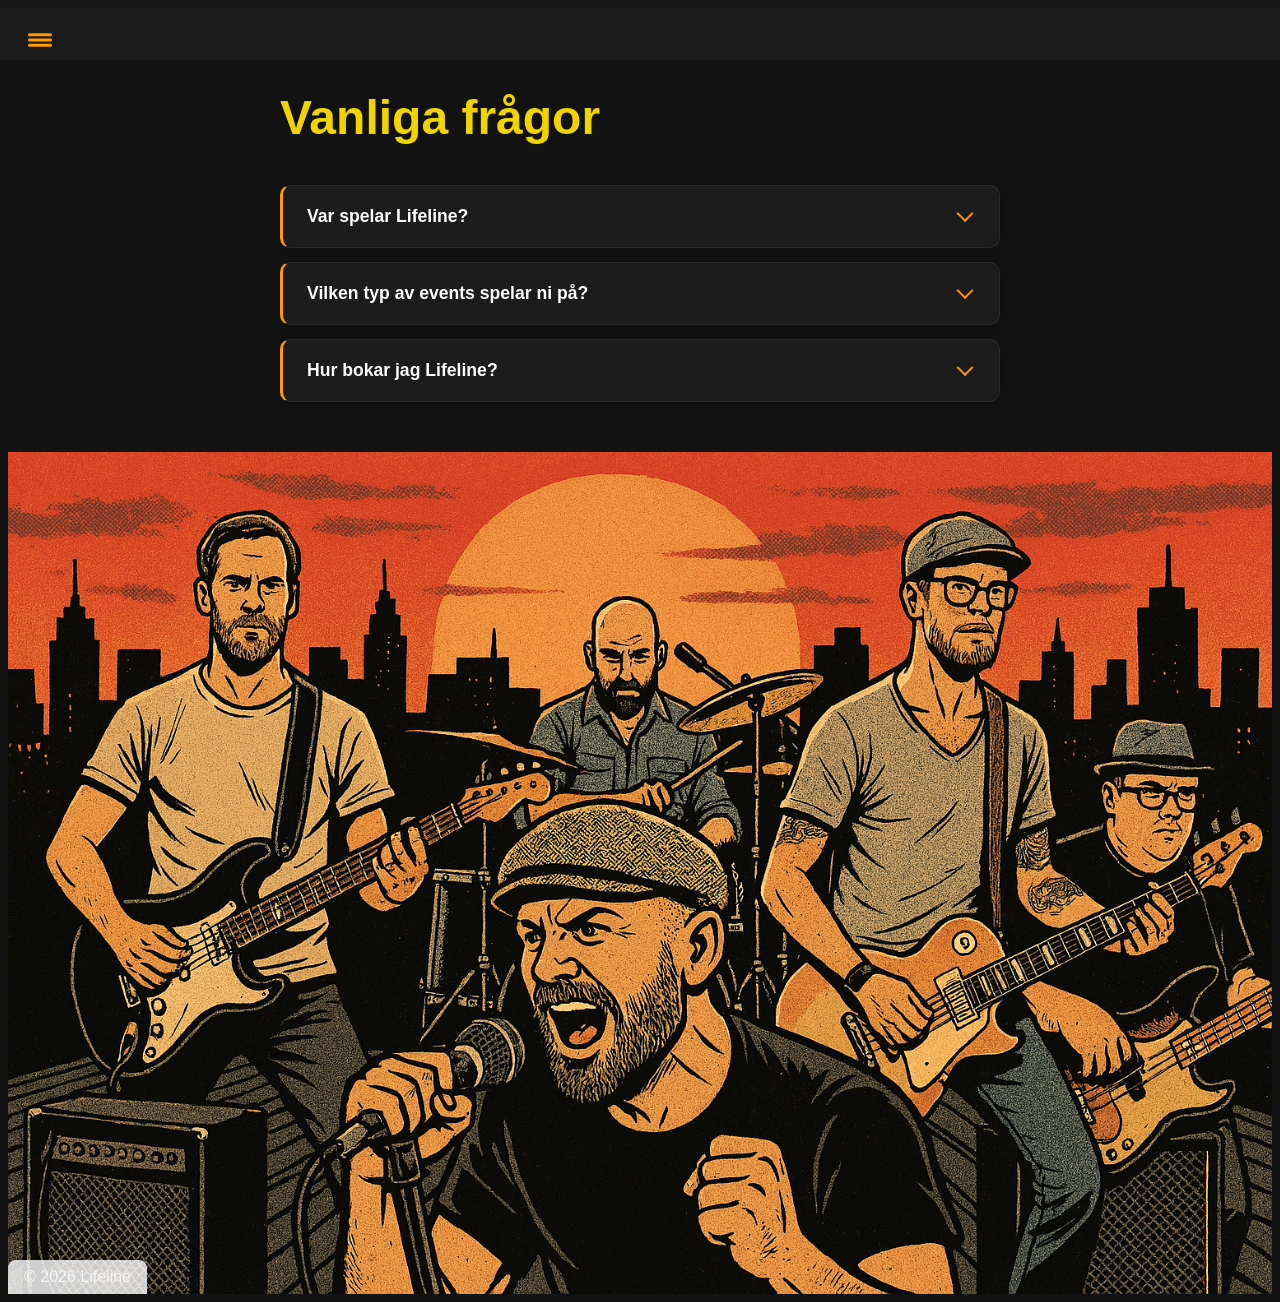
==== faq/index.html @ b4e5ccc2 "Added FAQ section" ====
<!DOCTYPE html>
<html lang="sv">

<head>
    <meta charset="UTF-8">
    <meta name="viewport" content="width=device-width, initial-scale=1.0">
    <title>FAQ - Lifeline Coverband i Skåne</title>
    <link rel="stylesheet" href="/style.css">
    <!-- Open Graph meta tags for social media preview -->
    <meta property="og:title" content="FAQ - Lifeline Coverband i Skåne" />
    <meta property="og:description" content="Vanliga frågor och svar om Lifeline." />
    <meta property="og:image" content="https://www.lifelineband.se/images/lifeline_superheroes.jpg" />
    <meta property="og:image:width" content="1200" />
    <meta property="og:image:height" content="630" />
    <meta property="og:type" content="website" />
    <meta property="og:url" content="https://www.lifelineband.se/faq" />
</head>

<body>
    <script>
    // Scroll-triggered fade-in and fade-out effect for sections
    window.addEventListener('DOMContentLoaded', function() {
        var sections = document.querySelectorAll('section');
        var observer = new window.IntersectionObserver(function(entries) {
            entries.forEach(function(entry) {
                if (entry.isIntersecting) {
                    entry.target.classList.add('fade-in');
                    entry.target.classList.remove('fade-out');
                } else {
                    entry.target.classList.remove('fade-in');
                    entry.target.classList.add('fade-out');
                }
            });
        }, {
            threshold: 0.05 // Sets the threshold for when the fade-in effect should trigger
        });
        sections.forEach(function(section) {
            observer.observe(section);
        });
    });
    </script>

    <header>
        <button class="hamburger" id="hamburger-btn" aria-label="Öppna meny" aria-expanded="false" aria-controls="main-nav">
            <svg class="hamburger-icon" width="32" height="32" viewBox="0 0 32 32" fill="none" xmlns="http://www.w3.org/2000/svg">
                <rect y="7" width="32" height="4" rx="2" fill="#ff9900"/>
                <rect y="14" width="32" height="4" rx="2" fill="#ff9900"/>
                <rect y="21" width="32" height="4" rx="2" fill="#ff9900"/>
            </svg>
        </button>
        <nav id="main-nav">
            <ul>
                <li><a href="/">Info</a></li>
                <li><a href="/tjanster">Tjänster</a></li>
                <li><a href="/lyssna">Lyssna</a></li>
                <li><a href="/kontakt">Kontakt</a></li>
                <li><a href="/galleri">Galleri</a></li>
                <li><a href="/faq">FAQ</a></li>
            </ul>
        </nav>
    </header>

    <section id="faq">
        <h1>Vanliga frågor</h1>

        <details class="faq-item">
            <summary>Var spelar Lifeline?</summary>
            <p>Vi spelar över hela Skåne - Malmö, Lund, Skurup, Svedala, Skanör, Falsterbo, Vellinge, Sjöbo, Ystad, Trelleborg.</p>
        </details>

        <details class="faq-item">
            <summary>Vilken typ av events spelar ni på?</summary>
            <p>Vi spelar på allt från bröllop och företagsfester till födelsedagsfester. Behöver du ett kompband till en artist går det också bra - vi anpassar alltid låtlista och upplägg efter ert evenemang.</p>
        </details>

        <details class="faq-item">
            <summary>Hur bokar jag Lifeline?</summary>
            <p>Fyll i <a href="/kontakt">kontaktformuläret</a> så hör vi av oss. Förfrågan är inte bindande, och vi hjälper gärna till att skräddarsy kvällen tillsammans med er.</p>
        </details>
    </section>

    <footer style="background: url('/images/lifeline_superheroes.jpg') center center/cover no-repeat; aspect-ratio: 3/2; width: 100%; min-height: 200px; display: flex; align-items: flex-end;">
        <p id="footer-year" style="background: rgba(255,255,255,0.8); margin: 0; padding: 8px 16px; border-radius: 8px 8px 0 0;">&copy; <span id="year"></span> Lifeline</p>
    </footer>
    <script>
    // Automatically set the current year in the footer
    document.addEventListener('DOMContentLoaded', function() {
        var yearSpan = document.getElementById('year');
        if (yearSpan) {
            yearSpan.textContent = new Date().getFullYear();
        }
    });
    </script>
    <script>
    // Hamburger menu toggle
    document.addEventListener('DOMContentLoaded', function() {
        const hamburger = document.getElementById('hamburger-btn');
        const nav = document.getElementById('main-nav');
        hamburger.addEventListener('click', function() {
            nav.classList.toggle('open');
            hamburger.classList.toggle('open');
            const expanded = hamburger.getAttribute('aria-expanded') === 'true';
        });
    });
    </script>
</body>
</html>
---- style.css ----
/* --- Hamburger Menu --- */
.hamburger {
    display: flex;
    flex-direction: column;
    justify-content: center;
    align-items: center;
    width: 44px;
    height: 44px;
    background: none;
    border: none;
    cursor: pointer;
    z-index: 1100;
    position: absolute;
    top: 18px;
    left: 18px;
}
.hamburger-icon rect {
    transition: transform 0.3s, opacity 0.3s;
    transform-origin: center;
}
.hamburger.open .hamburger-icon rect:nth-child(1) {
    transform: translateY(7px) rotate(45deg);
}
.hamburger.open .hamburger-icon rect:nth-child(2) {
    opacity: 0;
}
.hamburger.open .hamburger-icon rect:nth-child(3) {
    transform: translateY(-7px) rotate(-45deg);
}

nav#main-nav {
    position: fixed;
    top: 0;
    left: 0;
    width: 100vw;
    background: rgba(26,26,26,0.98);
    box-shadow: 0 2px 8px rgba(0,0,0,0.12);
    transform: translateY(-100%);
    transition: transform 0.3s;
    z-index: 1050;
}
nav#main-nav.open {
    transform: translateY(0);
}
nav#main-nav ul {
    flex-direction: column;
    gap: 1.5rem;
    padding: 2.5rem 0 2rem 0;
    display: flex;
    justify-content: center;
    align-items: center;
}
nav#main-nav ul li {
    margin: 0;
}
/* Full-width background for intro section */
#intro {
    width: 100%;
    box-sizing: border-box;
    min-height: 200px;
    display: flex;
    align-items: center;
    justify-content: center;
    padding: 0;
    flex-direction: column;
    color: white;
    text-shadow: 0 2px 8px rgba(0,0,0,0.9);
    text-align: center;
}



.intro-bg {
    width: 100%;
    min-height: 600px;
    display: flex;
    flex-direction: column;
    align-items: center;
    justify-content: center;
    background: #1a1a1a; /* fallback solid color */
    padding: 48px 0;
    box-sizing: border-box;
    /* Dessa kan överskrivas av inline-style om de finns */
    background-position: center center;
    background-repeat: no-repeat;
    background-size: cover;
    aspect-ratio: 1/1;
    background-image: url('images/lifeline_logo.png');
}

.social-icons-large {
    margin-top: 24px;
}

@media (max-width: 900px) {
  .intro-bg {
    min-height: 0;
    aspect-ratio: unset;
    background-size: contain !important;
    background-repeat: no-repeat !important;
    background-position: center center !important;
    width: 100vw;
    max-width: 100vw;
    padding: 24px 0;
  }
}

header, nav {
    position: fixed;
    top: 0;
    left: 0;
    width: 100%;
    z-index: 1000;
}


body {
    margin-top: 90px; /* Adjust if your nav/header is taller/shorter */
    background-color: #121212;
    color: #f5f5f5;
    font-family: 'Montserrat', sans-serif;
    text-align: center;
}


nav {
    background: rgba(26,26,26,0.97); /* Match header bg, slightly transparent */
    box-shadow: 0 2px 8px rgba(0,0,0,0.08);
}

nav ul {
    list-style: none;
    margin: 0;
    padding: 1rem 0;
}

nav ul li {
    margin: 10px;
}

nav a {
    color: #ff9900;
    text-decoration: none;
    font-weight: bold;
    font-size: 1.1rem;
    transition: color 0.2s;
}

nav a:hover {
    color: #ff6600;
}


@media (max-width: 600px) {
    #intro {
        width: 100%;
        min-height: 300px;
        /* background properties removed for intro section */
    }
    nav ul {
        flex-direction: column;
        gap: 0.5rem;
    }
    nav ul li {
        display: block;
        margin: 5px 0;
    }
    body {
        margin-top: 120px; /* More space for stacked nav on mobile */
    }
    section {
        width: 90%;
    }
}

header {
    background-color: #1a1a1a;
    padding: 30px 20px; /* Adds space around the content */
    text-align: center; /* Centers the text */
}


/* Gemensamma regler för sektioner med bakgrundsbild */
#kontakt, #lyssna, #info, #services {
    position: relative;
    background-size: cover;
    background-position: center;
    color: #fff;
    text-shadow: 0 2px 8px rgba(0,0,0,0.95);
    padding: 48px 32px;
    z-index: 1;
    text-align: left;
}
#kontakt::before, #lyssna::before, #info::before, #services::before {
    content: "";
    position: absolute;
    top: 0; left: 0; right: 0; bottom: 0;
    background: rgba(0,0,0,0.65);
    z-index: 0;
    border-radius: inherit;
}
#kontakt > *, #lyssna > *, #info > *, #services > * {
    position: relative;
    z-index: 1;
}

/* Unika bakgrundsbilder för varje sektion */
#kontakt { background-image: url('images/gallery/marcus02.jpg'); }
#lyssna { background-image: url('images/gallery/marcus01.jpg'); }
#info { background-image: url('images/gallery/mark01.jpg'); }
#services { background-image: url('images/gallery/dala_henrik01.jpg'); }

#info img {
    border: 4px solid rgba(255,255,255,0.7);
    border-radius: 12px;
    box-shadow: 0 4px 24px rgba(0,0,0,0.4);
    margin: 24px 0;
}

h1 {
    color: #f0d402;
    font-size: 48px; /* Adjust size as needed */
    font-weight: bold; /* Make it stand out */
}

img {
    max-width: 100%; /* Bilden anpassas till skärmens bredd */
    height: auto; /* Behåller proportionerna */
    display: block; /* Förhindrar onödiga mellanrum */
    margin: 0 auto; /* Centrerar bilden */
}

form {
    display: flex; /* Använder Flexbox för centrering */
    flex-direction: column; /* Ställer in fälten vertikalt */
    align-items: center; /* Centrerar fälten horisontellt */
    justify-content: center; /* Centrerar innehållet vertikalt */
    width: 100%; /* Anpassar sig till skärmens bredd */
}

form input,
form textarea {
    width: 300px; /* Sätter en fast bredd på fälten */
    max-width: 100%; /* Gör dem responsiva */
    padding: 8px;
    border: 1px solid #ccc;
    border-radius: 5px;
    margin-bottom: 15px; /* Lägger till extra utrymme mellan fälten */
}

#services ul {
    list-style-type: none; /* Tar bort punkterna */
    padding-left: 0; /* Tar bort extra indrag */
}

section {
    margin: 50px auto;
    width: 80%;
    opacity: 0;
    transform: translateX(-30px);
    transition: opacity 0.8s cubic-bezier(0.4,0,0.2,1), transform 0.8s cubic-bezier(0.4,0,0.2,1);
}

section.fade-in {
    opacity: 1;
    transform: translateX(0);
}

section.fade-out {
    opacity: 0;
    transform: translateX(-30px);
    pointer-events: none;
}

button {
    background-color: #ff6600; /* Snygg orange färg */
    color: white; /* Vit text */
    font-size: 16px; /* Större och tydligare text */
    padding: 10px 20px; /* Mer utrymme runt texten */
    border: none; /* Tar bort standardramen */
    border-radius: 5px; /* Rundade hörn */
    cursor: pointer; /* Visar att knappen är klickbar */
    transition: 0.3s; /* Mjukare hover-effekt */
}

button:hover {
    background-color: #e65c00; /* Lite mörkare orange vid hover */
}

#info {
    text-align: left;
}

a {
    color: #ff9900; /* Välj din färg */
    text-decoration: none; /* Tar bort understrykning */
    font-weight: bold;
}

a:hover {
    color: #ff6600; /* Ändrar färg vid hover */
    text-decoration: underline; /* Visar understrykning vid hover */
}

.video-container {
    position: relative;
    width: 100%;
    padding-bottom: 56.25%; /* 16:9 proportion */
    height: 0;
}

.video-container iframe {
    position: absolute;
    width: 100%;
    height: 100%;
    top: 0;
    left: 0;
}

/* --- Gallery Grid --- */
.gallery-section {
    margin: 50px auto;
    width: 80%;
    text-align: center;
}

.gallery-grid {
    display: grid;
    grid-template-columns: repeat(4, 1fr);
    gap: 16px;
    margin: 0 auto;
    padding: 0;
}

.gallery-grid img {
    width: 100%;
    height: 180px;
    object-fit: cover;
    border-radius: 8px;
    cursor: pointer;
    box-shadow: 0 2px 8px rgba(0,0,0,0.15);
    transition: transform 0.2s, box-shadow 0.2s;
}

.gallery-grid img:hover {
    transform: scale(1.04);
    box-shadow: 0 4px 16px rgba(0,0,0,0.25);
}

/* Modal for full-size image */
.gallery-modal {
    display: none;
    position: fixed;
    z-index: 2000;
    left: 0;
    top: 0;
    width: 80vw;
    height: 80vh;
    background: rgba(0,0,0,0.85);
    align-items: center;
    justify-content: center;
    transition: opacity 0.3s;
}
.gallery-modal.active {
    display: flex;
}
.gallery-modal img {
    max-width: 70vw;
    max-height: 70vh;
    border-radius: 12px;
    box-shadow: 0 8px 32px rgba(0,0,0,0.7);
}
.gallery-modal .close-btn {
    position: absolute;
    top: 32px;
    left: 48px;
    font-size: 2.5rem;
    color: #fff;
    background: none;
    border: none;
    cursor: pointer;
    z-index: 10;
    text-shadow: 0 2px 8px #000;
    transition: color 0.2s;
}
.gallery-modal .close-btn:hover {
    color: #ff6600;
}

/* --- FAQ --- */
#faq {
    text-align: left;
    max-width: 720px;
}

.faq-item {
    background: #1c1c1c;
    border: 1px solid #2a2a2a;
    border-left: 3px solid #ff9900;
    border-radius: 10px;
    padding: 0 24px;
    margin-bottom: 14px;
    box-shadow: 0 2px 10px rgba(0,0,0,0.25);
    transition: box-shadow 0.2s, border-color 0.2s;
}

.faq-item:hover {
    border-color: #ff9900;
    box-shadow: 0 4px 16px rgba(0,0,0,0.35);
}

.faq-item summary {
    list-style: none;
    cursor: pointer;
    padding: 20px 0;
    color: #fff;
    font-weight: 600;
    font-size: 1.1rem;
    position: relative;
    padding-right: 36px;
}

.faq-item summary::-webkit-details-marker {
    display: none;
}

.faq-item summary::after {
    content: "";
    position: absolute;
    right: 4px;
    top: 50%;
    width: 10px;
    height: 10px;
    border-right: 2px solid #ff9900;
    border-bottom: 2px solid #ff9900;
    transform: translateY(-70%) rotate(45deg);
    transition: transform 0.25s;
}

.faq-item[open] summary::after {
    transform: translateY(-30%) rotate(-135deg);
}

.faq-item summary:hover {
    color: #ff9900;
}

.faq-item p {
    padding: 0 0 20px 0;
    margin: 0;
    color: #ccc;
    line-height: 1.5;
    border-top: 1px solid #2a2a2a;
    padding-top: 14px;
}

@media (max-width: 900px) {
    .gallery-grid {
        grid-template-columns: repeat(2, 1fr);
    }
}
@media (max-width: 600px) {
    .gallery-grid {
        grid-template-columns: 1fr;
    }
    .gallery-grid img {
        height: 120px;
    }
}
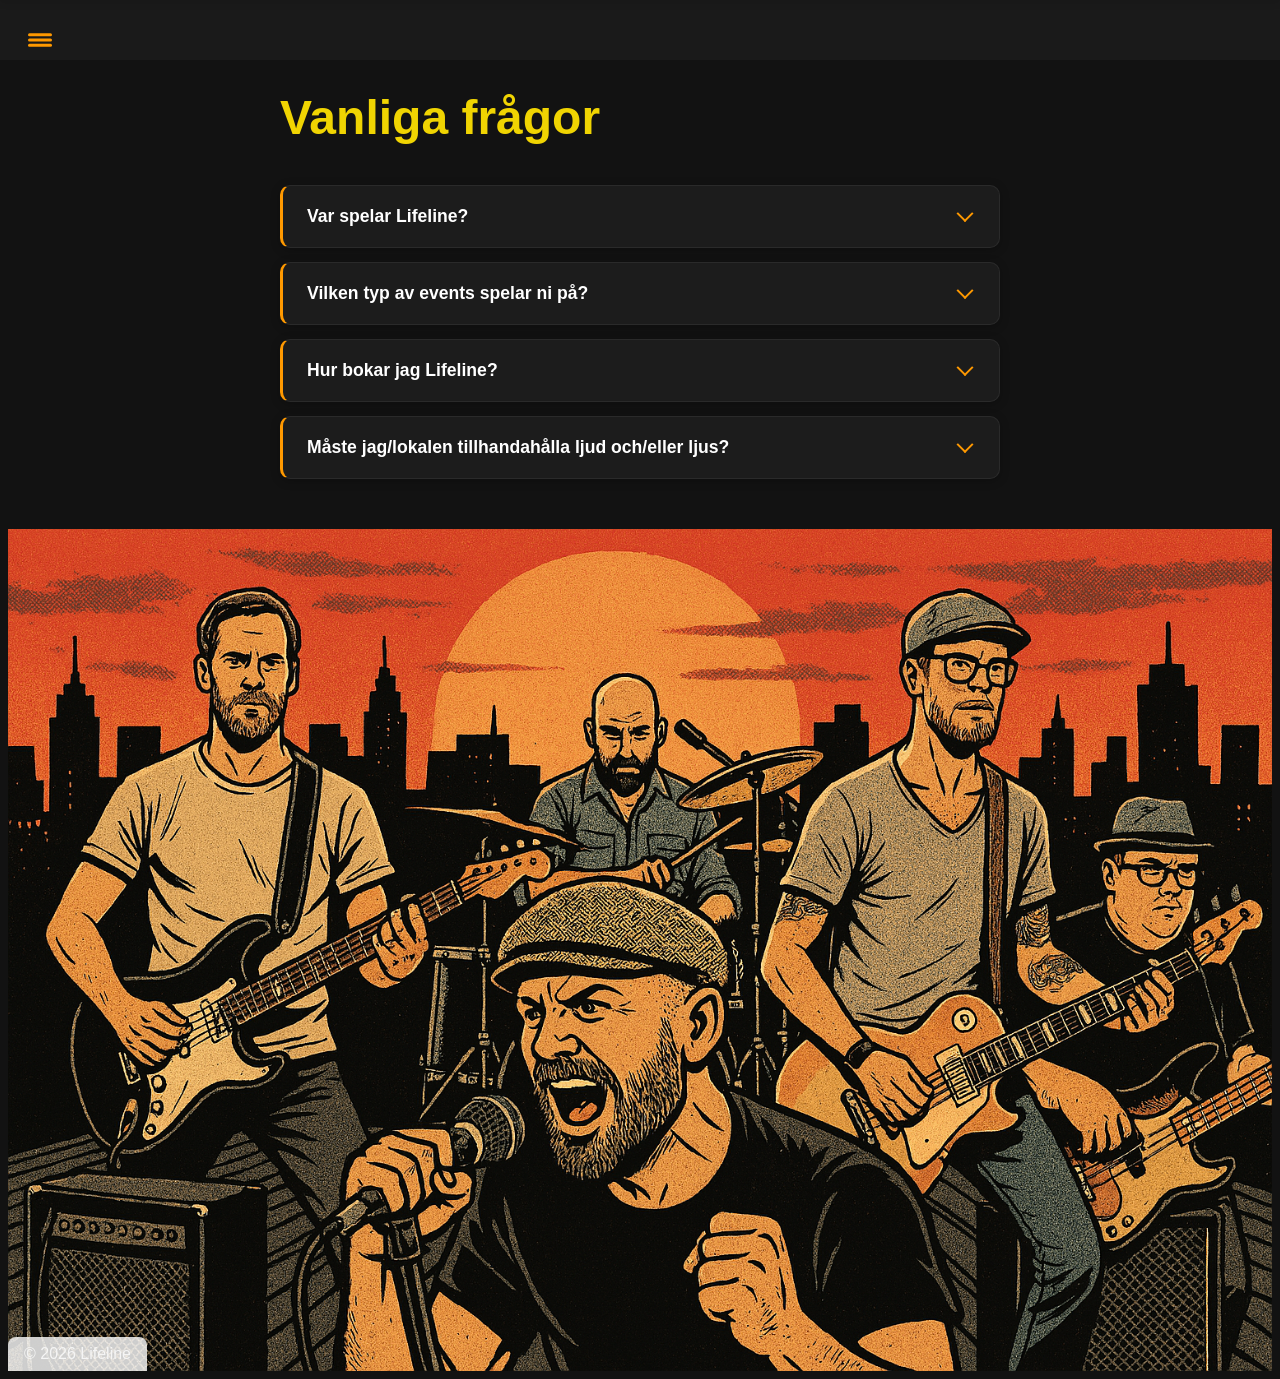
==== commit 88c3229f: "Added FAQ entry" ====
--- a/faq/index.html
+++ b/faq/index.html
@@ -77,6 +77,11 @@
             <summary>Hur bokar jag Lifeline?</summary>
             <p>Fyll i <a href="/kontakt">kontaktformuläret</a> så hör vi av oss. Förfrågan är inte bindande, och vi hjälper gärna till att skräddarsy kvällen tillsammans med er.</p>
         </details>
+
+        <details class="faq-item">
+            <summary>Måste jag/lokalen tillhandahålla ljud och/eller ljus?</summary>
+            <p>Vi kan lösa ljud och ljus om ni behöver! Detta kan ni ange när ni skickar bokningsförfrågan.</p>
+        </details>
     </section>
 
     <footer style="background: url('/images/lifeline_superheroes.jpg') center center/cover no-repeat; aspect-ratio: 3/2; width: 100%; min-height: 200px; display: flex; align-items: flex-end;">
